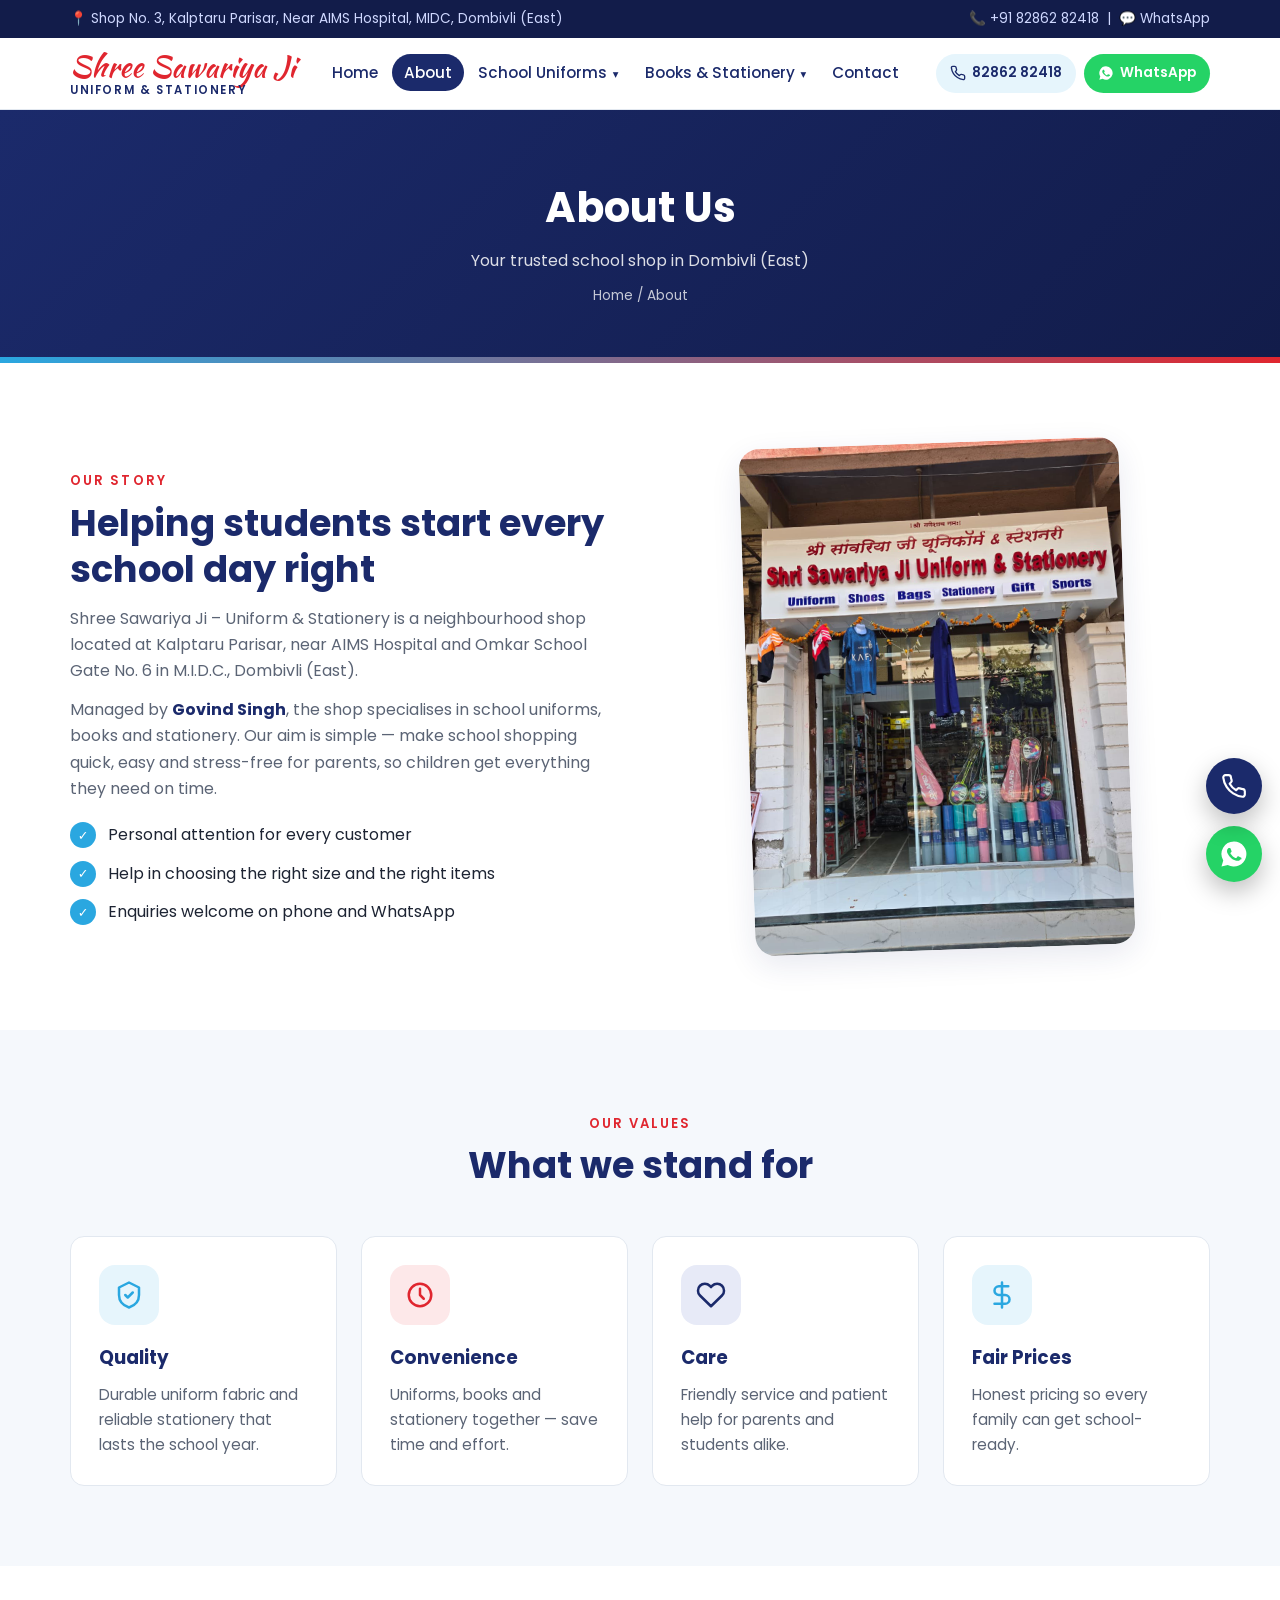
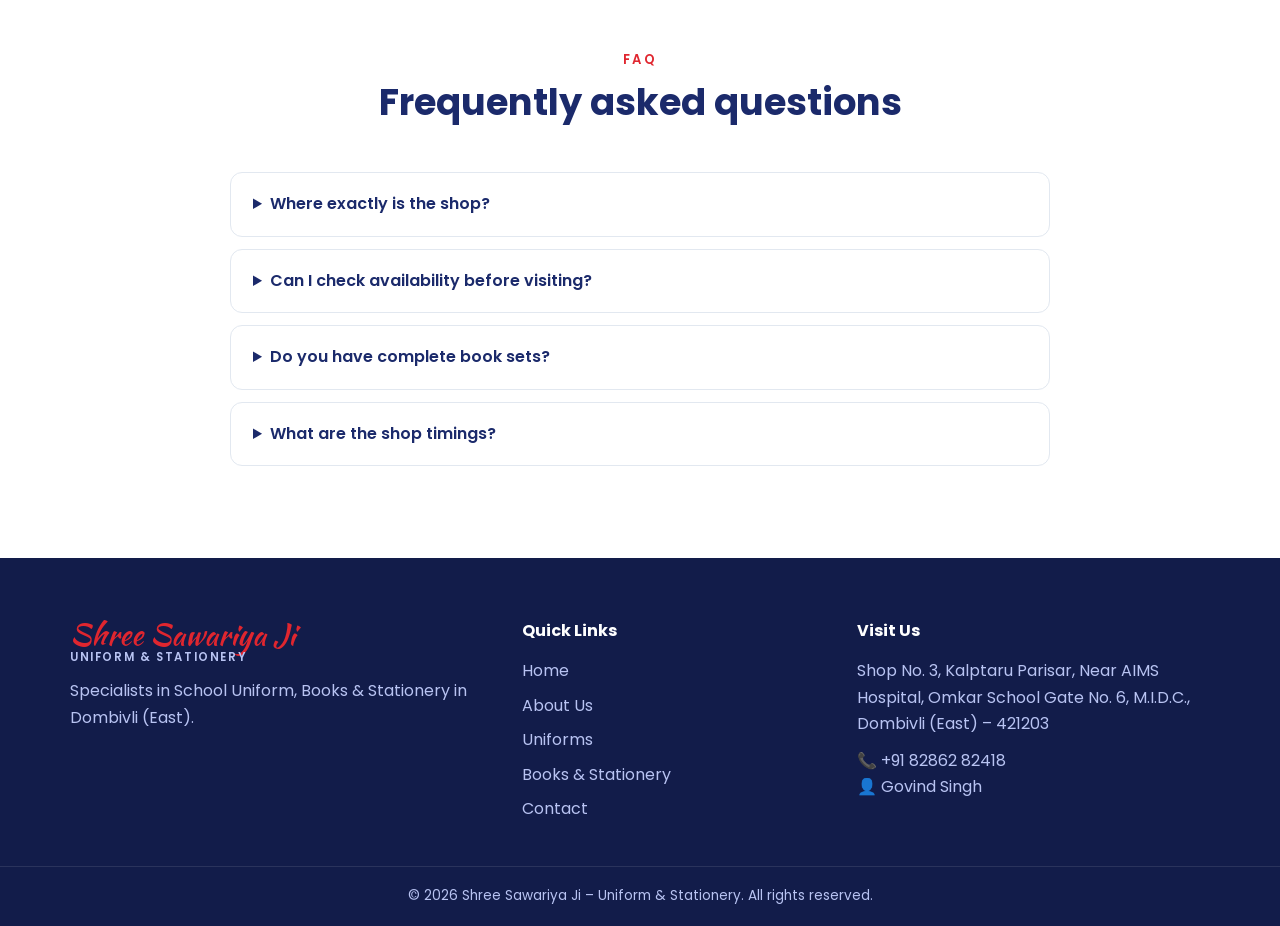
==== about.html @ eee53f5f "Initial commit: Shree Sawariya Ji website Co-Authored-By: Claude Opus 5.5 <noreply@anthropic.com>" ====
<!DOCTYPE html>
<html lang="en">
<head>
  <meta charset="UTF-8">
  <meta name="viewport" content="width=device-width, initial-scale=1.0">
  <title>About Us | Shree Sawariya Ji – Uniform &amp; Stationery, Dombivli East</title>
  <meta name="description" content="Learn about Shree Sawariya Ji, a school uniform, books and stationery shop run by Govind Singh near AIMS Hospital, MIDC, Dombivli East.">
  <link rel="preconnect" href="https://fonts.googleapis.com">
  <link rel="preconnect" href="https://fonts.gstatic.com" crossorigin>
  <link href="https://fonts.googleapis.com/css2?family=Kaushan+Script&family=Poppins:wght@400;500;600;700&display=swap" rel="stylesheet">
  <link rel="stylesheet" href="assets/style.css">
</head>
<body>

<div class="topbar">
  <div class="container">
    <span>📍 Shop No. 3, Kalptaru Parisar, Near AIMS Hospital, MIDC, Dombivli (East)</span>
    <span><a href="tel:+918286282418">📞 +91 82862 82418</a> &nbsp;|&nbsp; <a href="https://wa.me/918286282418" target="_blank" rel="noopener">💬 WhatsApp</a></span>
  </div>
</div>

<header class="site">
  <div class="container">
    <a href="index.html" class="logo"><span class="script">Shree Sawariya Ji</span><span class="tag">Uniform &amp; Stationery</span></a>
    <nav class="main">
      <ul>
        <li><a href="index.html">Home</a></li>
        <li><a href="about.html" class="active">About</a></li>
        <li class="has-sub"><a href="uniforms.html">School Uniforms</a>
          <ul class="sub">
            <li><a href="uniforms.html#shirts">Shirts</a></li>
            <li><a href="uniforms.html#trousers">Trousers &amp; Shorts</a></li>
            <li><a href="uniforms.html#skirts">Skirts &amp; Pinafores</a></li>
            <li><a href="uniforms.html#sports">Sports / PT Uniform</a></li>
            <li><a href="uniforms.html#winter">Sweaters &amp; Blazers</a></li>
            <li><a href="uniforms.html#ties">Ties, Belts &amp; Socks</a></li>
            <li><a href="uniforms.html#shoes">School Shoes</a></li>
          </ul>
        </li>
        <li class="has-sub"><a href="books-stationery.html">Books &amp; Stationery</a>
          <ul class="sub">
            <li><a href="books-stationery.html#books">Text Books &amp; Note Books</a></li>
            <li><a href="books-stationery.html#stationery">Stationery</a></li>
            <li><a href="books-stationery.html#bags">School Bags &amp; Bottles</a></li>
          </ul>
        </li>
        <li><a href="contact.html">Contact</a></li>
      </ul>
    </nav>
    <div class="head-contact">
      <a class="call" href="tel:+918286282418" aria-label="Call us"><svg viewBox="0 0 24 24" fill="none" stroke="currentColor" stroke-width="2" stroke-linejoin="round"><path d="M22 16.9v3a2 2 0 0 1-2.2 2 19.8 19.8 0 0 1-8.6-3.1 19.5 19.5 0 0 1-6-6A19.8 19.8 0 0 1 2.1 4.2 2 2 0 0 1 4.1 2h3a2 2 0 0 1 2 1.7c.1 1 .4 1.9.7 2.8a2 2 0 0 1-.5 2.1L8 9.9a16 16 0 0 0 6 6l1.3-1.3a2 2 0 0 1 2.1-.4c.9.3 1.8.6 2.8.7a2 2 0 0 1 1.7 2Z"/></svg><span class="label">82862 82418</span></a>
      <a class="wa" href="https://wa.me/918286282418" target="_blank" rel="noopener" aria-label="WhatsApp us"><svg viewBox="0 0 24 24" fill="currentColor"><path d="M12 2a10 10 0 0 0-8.6 15.1L2 22l5-1.3A10 10 0 1 0 12 2Zm5.3 14.1c-.2.6-1.3 1.2-1.8 1.3-.5 0-1 .2-3.3-.7-2.8-1.1-4.6-4-4.7-4.2-.1-.2-1.1-1.5-1.1-2.8 0-1.3.7-2 1-2.3.2-.3.5-.3.7-.3h.5c.2 0 .4 0 .6.5l.8 2c.1.2.1.4 0 .5l-.3.5-.4.4c-.1.1-.3.3-.1.6.2.3.8 1.3 1.7 2.1 1.1 1 2.1 1.3 2.4 1.5.3.1.5.1.6-.1l.9-1.1c.2-.3.4-.2.7-.1l1.9.9c.3.1.5.2.5.3.1.2.1.7-.1 1.3Z"/></svg><span class="label">WhatsApp</span></a>
    </div>
    <button class="menu-btn" aria-label="Open menu"><span></span><span></span><span></span></button>
  </div>
</header>

<section class="page-banner">
  <div class="container">
    <h1>About Us</h1>
    <p>Your trusted school shop in Dombivli (East)</p>
    <div class="crumbs"><a href="index.html">Home</a> / About</div>
  </div>
</section>

<section>
  <div class="container grid grid-2">
    <div class="reveal">
      <span class="eyebrow">Our Story</span>
      <h2 class="title">Helping students start every school day right</h2>
      <p style="color:var(--muted);margin-top:14px">Shree Sawariya Ji – Uniform &amp; Stationery is a neighbourhood shop located at Kalptaru Parisar, near AIMS Hospital and Omkar School Gate No. 6 in M.I.D.C., Dombivli (East).</p>
      <p style="color:var(--muted);margin-top:12px">Managed by <strong style="color:var(--navy)">Govind Singh</strong>, the shop specialises in school uniforms, books and stationery. Our aim is simple — make school shopping quick, easy and stress-free for parents, so children get everything they need on time.</p>
      <ul class="check-list">
        <li>Personal attention for every customer</li>
        <li>Help in choosing the right size and the right items</li>
        <li>Enquiries welcome on phone and WhatsApp</li>
      </ul>
    </div>
    <div class="reveal">
      <img src="assets/visiting-card.jpeg" alt="Shree Sawariya Ji Uniform &amp; Stationery shop front, MIDC Dombivli East" class="card-photo">
    </div>
  </div>
</section>

<section class="soft">
  <div class="container">
    <div class="section-head reveal">
      <span class="eyebrow">Our Values</span>
      <h2>What we stand for</h2>
    </div>
    <div class="grid grid-4">
      <div class="card reveal">
        <div class="icon"><svg viewBox="0 0 24 24" fill="none" stroke="currentColor" stroke-width="2" stroke-linecap="round" stroke-linejoin="round"><path d="M12 2 4 6v6c0 5 3.5 8.5 8 10 4.5-1.5 8-5 8-10V6l-8-4Z"/><path d="m9 12 2 2 4-4"/></svg></div>
        <h3>Quality</h3>
        <p>Durable uniform fabric and reliable stationery that lasts the school year.</p>
      </div>
      <div class="card reveal">
        <div class="icon red"><svg viewBox="0 0 24 24" fill="none" stroke="currentColor" stroke-width="2" stroke-linecap="round" stroke-linejoin="round"><circle cx="12" cy="12" r="9"/><path d="M12 7v5l3 3"/></svg></div>
        <h3>Convenience</h3>
        <p>Uniforms, books and stationery together — save time and effort.</p>
      </div>
      <div class="card reveal">
        <div class="icon navy"><svg viewBox="0 0 24 24" fill="none" stroke="currentColor" stroke-width="2" stroke-linecap="round" stroke-linejoin="round"><path d="M20.8 4.6a5.5 5.5 0 0 0-7.8 0L12 5.7l-1-1.1a5.5 5.5 0 0 0-7.8 7.8L12 21l8.8-8.6a5.5 5.5 0 0 0 0-7.8Z"/></svg></div>
        <h3>Care</h3>
        <p>Friendly service and patient help for parents and students alike.</p>
      </div>
      <div class="card reveal">
        <div class="icon"><svg viewBox="0 0 24 24" fill="none" stroke="currentColor" stroke-width="2" stroke-linecap="round" stroke-linejoin="round"><path d="M12 2v20M17 5H9.5a3.5 3.5 0 0 0 0 7h5a3.5 3.5 0 0 1 0 7H6"/></svg></div>
        <h3>Fair Prices</h3>
        <p>Honest pricing so every family can get school-ready.</p>
      </div>
    </div>
  </div>
</section>

<section>
  <div class="container" style="max-width:820px">
    <div class="section-head reveal">
      <span class="eyebrow">FAQ</span>
      <h2>Frequently asked questions</h2>
    </div>
    <details class="reveal"><summary>Where exactly is the shop?</summary><p>Shop No. 3, Kalptaru Parisar, Near AIMS Hospital, Omkar School Gate No. 6, M.I.D.C., Dombivli (East) – 421203.</p></details>
    <details class="reveal"><summary>Can I check availability before visiting?</summary><p>Yes. Call or WhatsApp us on +91 82862 82418 with your child's school, class and size, and we'll let you know.</p></details>
    <details class="reveal"><summary>Do you have complete book sets?</summary><p>Share your school's book list with us and we will help you get the books and note books on it.</p></details>
    <details class="reveal"><summary>What are the shop timings?</summary><p>Please call us on +91 82862 82418 to confirm timings, especially during holidays and the school-reopening season.</p></details>
  </div>
</section>

<footer class="site">
  <div class="container grid">
    <div>
      <div class="logo" style="margin-bottom:14px"><span class="script">Shree Sawariya Ji</span><span class="tag">Uniform &amp; Stationery</span></div>
      <p>Specialists in School Uniform, Books &amp; Stationery in Dombivli (East).</p>
    </div>
    <div>
      <h4>Quick Links</h4>
      <ul>
        <li><a href="index.html">Home</a></li>
        <li><a href="about.html">About Us</a></li>
        <li><a href="uniforms.html">Uniforms</a></li>
        <li><a href="books-stationery.html">Books &amp; Stationery</a></li>
        <li><a href="contact.html">Contact</a></li>
      </ul>
    </div>
    <div>
      <h4>Visit Us</h4>
      <p>Shop No. 3, Kalptaru Parisar, Near AIMS Hospital, Omkar School Gate No. 6, M.I.D.C., Dombivli (East) – 421203</p>
      <p style="margin-top:10px">📞 <a href="tel:+918286282418">+91 82862 82418</a><br>👤 Govind Singh</p>
    </div>
  </div>
  <div class="bottom">© <span class="year"></span> Shree Sawariya Ji – Uniform &amp; Stationery. All rights reserved.</div>
</footer>

<a href="https://wa.me/918286282418" class="wa-float" target="_blank" rel="noopener" aria-label="Chat on WhatsApp">
  <svg viewBox="0 0 24 24"><path d="M12 2a10 10 0 0 0-8.6 15.1L2 22l5-1.3A10 10 0 1 0 12 2Zm5.3 14.1c-.2.6-1.3 1.2-1.8 1.3-.5 0-1 .2-3.3-.7-2.8-1.1-4.6-4-4.7-4.2-.1-.2-1.1-1.5-1.1-2.8 0-1.3.7-2 1-2.3.2-.3.5-.3.7-.3h.5c.2 0 .4 0 .6.5l.8 2c.1.2.1.4 0 .5l-.3.5-.4.4c-.1.1-.3.3-.1.6.2.3.8 1.3 1.7 2.1 1.1 1 2.1 1.3 2.4 1.5.3.1.5.1.6-.1l.9-1.1c.2-.3.4-.2.7-.1l1.9.9c.3.1.5.2.5.3.1.2.1.7-.1 1.3Z"/></svg>
</a>

<script src="assets/script.js"></script>
</body>
</html>
---- assets/style.css ----
:root {
  --sky: #2aa7e0;
  --sky-light: #e6f5fc;
  --navy: #1b2a6b;
  --navy-dark: #121c4a;
  --red: #e0262f;
  --ink: #1d2433;
  --muted: #5b6475;
  --bg: #ffffff;
  --soft: #f5f8fc;
  --line: #e2e8f0;
  --radius: 14px;
  --shadow: 0 10px 30px rgba(27, 42, 107, .10);
}

* { box-sizing: border-box; margin: 0; padding: 0; }
html { scroll-behavior: smooth; }
body {
  font-family: "Poppins", system-ui, sans-serif;
  color: var(--ink);
  background: var(--bg);
  line-height: 1.65;
}
img { max-width: 100%; display: block; }
a { color: inherit; text-decoration: none; }
.container { width: min(1140px, 100% - 32px); margin-inline: auto; }

/* ---------- Top bar ---------- */
.topbar { background: var(--navy-dark); color: #cfd8ff; font-size: .85rem; }
.topbar .container { display: flex; justify-content: space-between; gap: 12px; padding: 8px 0; flex-wrap: wrap; }
.topbar a:hover { color: #fff; }

/* ---------- Header ---------- */
header.site {
  position: sticky; top: 0; z-index: 50;
  background: rgba(255,255,255,.96); backdrop-filter: blur(8px);
  border-bottom: 1px solid var(--line);
}
header.site .container { display: flex; align-items: center; justify-content: space-between; padding: 12px 0; }
.logo { display: flex; flex-direction: column; line-height: 1.1; }
.logo .script { font-family: "Kaushan Script", cursive; color: var(--red); font-size: 1.9rem; }
.logo .tag { font-size: .72rem; letter-spacing: .14em; text-transform: uppercase; color: var(--navy); font-weight: 600; }
nav.main ul { list-style: none; display: flex; gap: 6px; }
nav.main a {
  padding: 8px 14px; border-radius: 999px; font-weight: 500; font-size: .95rem; color: var(--navy);
  transition: background .2s, color .2s;
}
nav.main a:hover { background: var(--sky-light); }
nav.main a.active { background: var(--navy); color: #fff; }
.menu-btn { display: none; background: none; border: 0; cursor: pointer; padding: 6px; }
.menu-btn span { display: block; width: 26px; height: 3px; background: var(--navy); margin: 5px 0; border-radius: 2px; transition: .3s; }

@media (max-width: 1024px) {
  .menu-btn { display: block; }
  nav.main {
    position: absolute; top: 100%; left: 0; right: 0; background: #fff;
    border-bottom: 1px solid var(--line); display: none;
  }
  nav.main.open { display: block; }
  nav.main ul { flex-direction: column; padding: 12px 16px 18px; }
  nav.main a { display: block; border-radius: 10px; }
}

/* ---------- Buttons ---------- */
.btn {
  display: inline-flex; align-items: center; gap: 8px;
  padding: 12px 24px; border-radius: 999px; font-weight: 600; font-size: .95rem;
  border: 2px solid transparent; cursor: pointer; transition: transform .15s, box-shadow .2s, background .2s;
  font-family: inherit;
}
.btn:hover { transform: translateY(-2px); }
.btn-red { background: var(--red); color: #fff; box-shadow: 0 8px 20px rgba(224,38,47,.3); }
.btn-navy { background: var(--navy); color: #fff; }
.btn-outline { border-color: #fff; color: #fff; }
.btn-outline-navy { border-color: var(--navy); color: var(--navy); }
.btn-wa { background: #25d366; color: #fff; }

/* ---------- Hero ---------- */
.hero {
  background:
    radial-gradient(circle at 85% 20%, rgba(255,255,255,.18) 0 120px, transparent 121px),
    radial-gradient(circle at 10% 90%, rgba(255,255,255,.12) 0 160px, transparent 161px),
    linear-gradient(135deg, var(--sky) 0%, #1a86c7 100%);
  color: #fff; overflow: hidden;
}
.hero .container { display: grid; grid-template-columns: 1.1fr .9fr; gap: 40px; align-items: center; padding: 80px 0; }
.hero h1 { font-size: clamp(2rem, 4.5vw, 3.2rem); line-height: 1.15; margin-bottom: 16px; }
.hero h1 .script { font-family: "Kaushan Script", cursive; color: #fff; display: block; font-size: 1.25em; text-shadow: 3px 3px 0 var(--red); }
.hero p { font-size: 1.08rem; opacity: .95; max-width: 520px; margin-bottom: 28px; }
.hero .actions { display: flex; gap: 12px; flex-wrap: wrap; }
.hero-art { background: #fff; border-radius: 24px; padding: 28px; box-shadow: 0 25px 60px rgba(0,0,0,.2); transform: rotate(2deg); }
.hero-art svg { width: 100%; height: auto; }
@media (max-width: 860px) {
  .hero .container { grid-template-columns: 1fr; padding: 56px 0; }
  .hero-art { transform: none; max-width: 420px; }
}

/* Page banner (inner pages) */
.page-banner {
  background: linear-gradient(135deg, var(--navy) 0%, var(--navy-dark) 100%);
  color: #fff; text-align: center; padding: 64px 0 56px; position: relative; overflow: hidden;
}
.page-banner::after {
  content: ""; position: absolute; inset: auto 0 0 0; height: 6px;
  background: linear-gradient(90deg, var(--sky), var(--red));
}
.page-banner h1 { font-size: clamp(1.8rem, 4vw, 2.6rem); }
.page-banner p { opacity: .85; margin-top: 6px; }
.crumbs { font-size: .85rem; opacity: .75; margin-top: 10px; }
.crumbs a:hover { text-decoration: underline; }

/* ---------- Sections ---------- */
section { padding: 80px 0; }
section.soft { background: var(--soft); }
.section-head { text-align: center; max-width: 640px; margin: 0 auto 48px; }
.eyebrow { display: inline-block; color: var(--red); font-weight: 600; font-size: .82rem; letter-spacing: .16em; text-transform: uppercase; margin-bottom: 8px; }
.section-head h2, h2.title { font-size: clamp(1.6rem, 3.2vw, 2.3rem); color: var(--navy); line-height: 1.25; }
.section-head p { color: var(--muted); margin-top: 12px; }

.grid { display: grid; gap: 24px; }
.grid-3 { grid-template-columns: repeat(3, 1fr); }
.grid-4 { grid-template-columns: repeat(4, 1fr); }
.grid-2 { grid-template-columns: repeat(2, 1fr); align-items: center; gap: 48px; }
@media (max-width: 960px) { .grid-4 { grid-template-columns: repeat(2, 1fr); } .grid-3 { grid-template-columns: repeat(2, 1fr); } }
@media (max-width: 640px) { .grid-4, .grid-3, .grid-2 { grid-template-columns: 1fr; } }

.card {
  background: #fff; border: 1px solid var(--line); border-radius: var(--radius);
  padding: 28px; transition: transform .25s, box-shadow .25s;
}
.card:hover { transform: translateY(-6px); box-shadow: var(--shadow); }
.icon {
  width: 60px; height: 60px; border-radius: 16px; display: grid; place-items: center;
  background: var(--sky-light); color: var(--sky); margin-bottom: 18px;
}
.icon svg { width: 30px; height: 30px; }
.icon.red { background: #fde8e9; color: var(--red); }
.icon.navy { background: #e7eaf7; color: var(--navy); }
.card h3 { color: var(--navy); font-size: 1.15rem; margin-bottom: 8px; }
.card p { color: var(--muted); font-size: .95rem; }
.card .more { display: inline-block; margin-top: 14px; color: var(--red); font-weight: 600; font-size: .9rem; }

/* Product tiles */
.product { padding: 0; overflow: hidden; }
.product .thumb { height: 170px; display: grid; place-items: center; background: linear-gradient(135deg, var(--sky-light), #fff); }
.product .thumb svg { width: 96px; height: 96px; }
.product .body { padding: 22px; }
.chip { display: inline-block; font-size: .75rem; font-weight: 600; padding: 3px 10px; border-radius: 999px; background: #fde8e9; color: var(--red); margin-bottom: 8px; }

/* Lists */
.check-list { list-style: none; display: grid; gap: 12px; margin-top: 20px; }
.check-list li { display: flex; gap: 12px; align-items: flex-start; }
.check-list li::before {
  content: "✓"; flex: 0 0 26px; height: 26px; border-radius: 50%;
  background: var(--sky); color: #fff; display: grid; place-items: center; font-size: .8rem; font-weight: 700;
}

/* Stats strip */
.strip { background: var(--navy); color: #fff; padding: 44px 0; }
.strip .grid { text-align: center; }
.strip strong { display: block; font-size: 1.4rem; color: #fff; }
.strip span { color: #b8c3f2; font-size: .9rem; }

/* CTA */
.cta {
  background: linear-gradient(120deg, var(--red), #b5121b); color: #fff; border-radius: 24px;
  padding: 48px; display: flex; justify-content: space-between; align-items: center; gap: 24px; flex-wrap: wrap;
}
.cta h2 { font-size: clamp(1.4rem, 3vw, 2rem); }
.cta p { opacity: .9; }

/* Visiting card image */
.card-photo { border-radius: 20px; box-shadow: var(--shadow); transform: rotate(-2deg); max-width: 380px; margin-inline: auto; }

/* Contact */
.info-item { display: flex; gap: 16px; align-items: flex-start; margin-bottom: 22px; }
.info-item .icon { margin: 0; flex: 0 0 52px; width: 52px; height: 52px; }
.info-item h4 { color: var(--navy); }
.info-item p, .info-item a { color: var(--muted); }
.info-item a:hover { color: var(--red); }
form.enquiry { display: grid; gap: 14px; }
form.enquiry label { font-size: .88rem; font-weight: 600; color: var(--navy); display: grid; gap: 6px; }
form.enquiry input, form.enquiry select, form.enquiry textarea {
  font: inherit; padding: 12px 14px; border: 1px solid var(--line); border-radius: 10px; background: #fff; width: 100%;
}
form.enquiry input:focus, form.enquiry select:focus, form.enquiry textarea:focus { outline: 2px solid var(--sky); border-color: transparent; }
.form-status { display: none; padding: 12px 14px; border-radius: 10px; font-size: .92rem; font-weight: 500; }
.form-status.ok { display: block; background: #e7f8ee; color: #146c3a; border: 1px solid #a6e3bf; }
.form-status.err { display: block; background: #fde8e9; color: #9b1219; border: 1px solid #f5b3b7; }
button[disabled] { opacity: .7; cursor: wait; transform: none; }
.row-2 { display: grid; grid-template-columns: 1fr 1fr; gap: 14px; }
@media (max-width: 560px) { .row-2 { grid-template-columns: 1fr; } }
.map { border: 0; width: 100%; height: 380px; border-radius: var(--radius); }

/* FAQ */
details { background: #fff; border: 1px solid var(--line); border-radius: 12px; padding: 18px 22px; margin-bottom: 12px; }
details summary { cursor: pointer; font-weight: 600; color: var(--navy); }
details p { color: var(--muted); margin-top: 10px; }

/* ---------- Footer ---------- */
footer.site { background: var(--navy-dark); color: #b8c3f2; padding: 60px 0 0; }
footer.site .grid { grid-template-columns: 1.4fr 1fr 1.2fr; gap: 40px; }
@media (max-width: 860px) { footer.site .grid { grid-template-columns: 1fr; } }
footer.site h4 { color: #fff; margin-bottom: 14px; }
footer.site ul { list-style: none; display: grid; gap: 8px; }
footer.site a:hover { color: #fff; }
footer.site .logo .tag { color: #b8c3f2; }
footer.site .bottom { border-top: 1px solid rgba(255,255,255,.1); margin-top: 44px; padding: 18px 0; font-size: .85rem; text-align: center; }

/* Floating WhatsApp */
.wa-float {
  position: fixed; right: 18px; bottom: 18px; z-index: 60; width: 56px; height: 56px; border-radius: 50%;
  background: #25d366; display: grid; place-items: center; box-shadow: 0 10px 25px rgba(0,0,0,.25);
}
.wa-float svg { width: 30px; height: 30px; fill: #fff; }

/* Reveal animation */
.reveal { opacity: 0; transform: translateY(24px); transition: opacity .6s, transform .6s; }
.reveal.in { opacity: 1; transform: none; }
@media (prefers-reduced-motion: reduce) { .reveal { opacity: 1; transform: none; } }

/* =====================================================================
   Catalogue-style additions (dropdown menu, slider, badges, enquiry)
   ===================================================================== */

/* Header contact buttons (in place of a shopping cart) */
.head-contact { display: flex; gap: 8px; align-items: center; }
.head-contact a {
  display: inline-flex; align-items: center; gap: 6px; padding: 8px 14px; border-radius: 999px;
  font-weight: 600; font-size: .85rem; white-space: nowrap;
}
.head-contact .call { background: var(--sky-light); color: var(--navy); }
.head-contact .wa { background: #25d366; color: #fff; }
.head-contact svg { width: 16px; height: 16px; }
header.site .container { gap: 16px; }
@media (max-width: 1180px) { .head-contact .label { display: none; } }
@media (max-width: 1024px) { .head-contact { margin-left: auto; } }

/* Dropdown menu */
nav.main li { position: relative; }
nav.main .has-sub > a::after { content: "\25BE"; margin-left: 6px; font-size: .75em; }
nav.main .sub {
  position: absolute; top: calc(100% + 6px); left: 0; min-width: 230px; display: block; z-index: 70;
  background: #fff; border: 1px solid var(--line); border-radius: 12px; box-shadow: var(--shadow);
  padding: 8px; opacity: 0; visibility: hidden; transform: translateY(6px); transition: .2s;
}
nav.main .sub::before { content: ""; position: absolute; left: 0; right: 0; top: -10px; height: 10px; }
nav.main .has-sub:hover .sub, nav.main .has-sub:focus-within .sub { opacity: 1; visibility: visible; transform: none; }
nav.main .sub a { display: block; border-radius: 8px; font-size: .9rem; padding: 8px 12px; }
@media (max-width: 1024px) {
  nav.main .sub {
    position: static; opacity: 1; visibility: visible; transform: none; box-shadow: none; border: 0;
    padding: 0 0 0 14px; min-width: 0;
  }
  nav.main .has-sub > a::after { content: ""; }
}

/* Banner slider */
.slider { position: relative; overflow: hidden; background: var(--navy-dark); }
.slides { display: flex; transition: transform .6s ease; }
.slide { flex: 0 0 100%; min-height: 440px; display: flex; align-items: center; color: #fff; }
.slide.s1 { background: radial-gradient(circle at 85% 30%, rgba(255,255,255,.18) 0 140px, transparent 141px), linear-gradient(135deg, var(--sky), #1a86c7); }
.slide.s2 { background: radial-gradient(circle at 15% 80%, rgba(255,255,255,.12) 0 160px, transparent 161px), linear-gradient(135deg, var(--navy), var(--navy-dark)); }
.slide.s3 { background: radial-gradient(circle at 80% 75%, rgba(255,255,255,.14) 0 150px, transparent 151px), linear-gradient(135deg, var(--red), #a50f17); }
.slide .container { display: grid; grid-template-columns: 1.2fr .8fr; gap: 32px; align-items: center; padding: 60px 0 80px; }
.slide h1, .slide h2 { font-size: clamp(1.8rem, 4.2vw, 3rem); line-height: 1.15; margin-bottom: 14px; }
.slide .script { font-family: "Kaushan Script", cursive; display: block; font-size: 1.2em; text-shadow: 3px 3px 0 rgba(0,0,0,.2); }
.slide p { font-size: 1.05rem; opacity: .95; max-width: 520px; margin-bottom: 26px; }
.slide .actions { display: flex; gap: 12px; flex-wrap: wrap; }
.slide .art { background: #fff; border-radius: 24px; padding: 24px; box-shadow: 0 25px 60px rgba(0,0,0,.25); transform: rotate(2deg); }
.slide .art svg, .slide .art img { width: 100%; height: auto; border-radius: 12px; }
.slider .nav-btn {
  position: absolute; top: 50%; transform: translateY(-50%); width: 44px; height: 44px; border-radius: 50%;
  border: 0; background: rgba(255,255,255,.2); color: #fff; font-size: 1.3rem; cursor: pointer; z-index: 2;
}
.slider .nav-btn:hover { background: rgba(255,255,255,.35); }
.slider .prev { left: 14px; }
.slider .next { right: 14px; }
.dots { position: absolute; left: 0; right: 0; bottom: 22px; display: flex; justify-content: center; gap: 8px; }
.dots button { width: 10px; height: 10px; border-radius: 999px; border: 0; background: rgba(255,255,255,.5); cursor: pointer; transition: .3s; padding: 0; }
.dots button.on { width: 28px; background: #fff; }
@media (max-width: 860px) {
  .slide .container { grid-template-columns: 1fr; padding: 48px 0 70px; }
  .slide .art { display: none; }
  .slider .nav-btn { display: none; }
}

/* Trust badges */
.badges { border-bottom: 1px solid var(--line); background: #fff; }
.badges .container { display: grid; grid-template-columns: repeat(5, 1fr); gap: 16px; padding: 28px 0; }
.badge { display: flex; gap: 12px; align-items: center; }
.badge .icon { margin: 0; width: 48px; height: 48px; flex: 0 0 48px; border-radius: 50%; }
.badge .icon svg { width: 24px; height: 24px; }
.badge strong { display: block; color: var(--navy); font-size: .95rem; line-height: 1.2; }
.badge span { color: var(--muted); font-size: .8rem; }
@media (max-width: 960px) { .badges .container { grid-template-columns: repeat(2, 1fr); } }
@media (max-width: 480px) { .badges .container { grid-template-columns: 1fr; } }

/* Category tiles */
.cats { display: grid; grid-template-columns: repeat(6, 1fr); gap: 18px; }
.cat {
  text-align: center; background: #fff; border: 1px solid var(--line); border-radius: var(--radius);
  padding: 22px 12px; transition: transform .25s, box-shadow .25s, border-color .25s;
}
.cat:hover { transform: translateY(-6px); box-shadow: var(--shadow); border-color: var(--sky); }
.cat .pic { width: 92px; height: 92px; margin: 0 auto 12px; border-radius: 50%; background: var(--sky-light); display: grid; place-items: center; overflow: hidden; }
.cat .pic svg { width: 58px; height: 58px; }
.cat .pic img { width: 100%; height: 100%; object-fit: cover; }
.cat h3 { color: var(--navy); font-size: .98rem; }
.cat span { color: var(--red); font-size: .8rem; font-weight: 600; }
@media (max-width: 960px) { .cats { grid-template-columns: repeat(3, 1fr); } }
@media (max-width: 520px) { .cats { grid-template-columns: repeat(2, 1fr); } }

/* Product enquiry buttons (no cart - call / WhatsApp) */
.product { display: flex; flex-direction: column; }
.product .body { flex: 1; display: flex; flex-direction: column; }
.product .thumb img { width: 100%; height: 100%; object-fit: cover; }
.enq { display: grid; grid-template-columns: 1fr 1fr; gap: 8px; margin-top: auto; padding-top: 16px; }
.enq a {
  display: inline-flex; justify-content: center; align-items: center; gap: 6px; padding: 9px 8px;
  border-radius: 10px; font-size: .85rem; font-weight: 600; transition: filter .2s, transform .15s;
}
.enq a:hover { filter: brightness(1.08); transform: translateY(-1px); }
.enq .e-call { background: var(--navy); color: #fff; }
.enq .e-wa { background: #25d366; color: #fff; }
.enq svg { width: 16px; height: 16px; flex: 0 0 16px; }
.price-note { font-size: .8rem; color: var(--muted); margin-top: 6px; }
[id] { scroll-margin-top: 90px; }

/* How to order steps */
.steps { counter-reset: step; row-gap: 44px; }
.steps .card { position: relative; padding-top: 40px; text-align: center; }
.steps .card::before {
  counter-increment: step; content: counter(step);
  position: absolute; top: -22px; left: 50%; transform: translateX(-50%);
  width: 44px; height: 44px; border-radius: 50%; background: var(--red); color: #fff;
  display: grid; place-items: center; font-weight: 700; font-size: 1.1rem; box-shadow: 0 6px 16px rgba(224,38,47,.35);
}
.steps .card .icon { margin: 0 auto 14px; }

/* Floating call + scroll to top */
.call-float {
  position: fixed; right: 18px; bottom: 86px; z-index: 60; width: 56px; height: 56px; border-radius: 50%;
  background: var(--navy); display: grid; place-items: center; box-shadow: 0 10px 25px rgba(0,0,0,.25);
}
.call-float svg { width: 26px; height: 26px; stroke: #fff; fill: none; }
.to-top {
  position: fixed; left: 18px; bottom: 18px; z-index: 60; width: 44px; height: 44px; border-radius: 12px; border: 0;
  background: var(--red); color: #fff; font-size: 1.2rem; cursor: pointer; box-shadow: 0 8px 20px rgba(0,0,0,.2);
  opacity: 0; visibility: hidden; transition: .3s;
}
.to-top.show { opacity: 1; visibility: visible; }

/* Keep header on one line */
.logo .script, nav.main a, .head-contact a { white-space: nowrap; }
nav.main ul { gap: 2px; }
nav.main a { padding: 8px 12px; }
nav.main .sub a { white-space: normal; }

/* Small phones: keep header + grids inside the screen */
.grid > * { min-width: 0; }
@media (max-width: 520px) {
  header.site .container { gap: 8px; }
  .logo .script { font-size: 1.45rem; }
  .logo .tag { font-size: .6rem; }
  .head-contact { gap: 6px; }
  .head-contact a { padding: 8px 10px; }
  .card-photo { max-width: 100%; transform: none; }
}
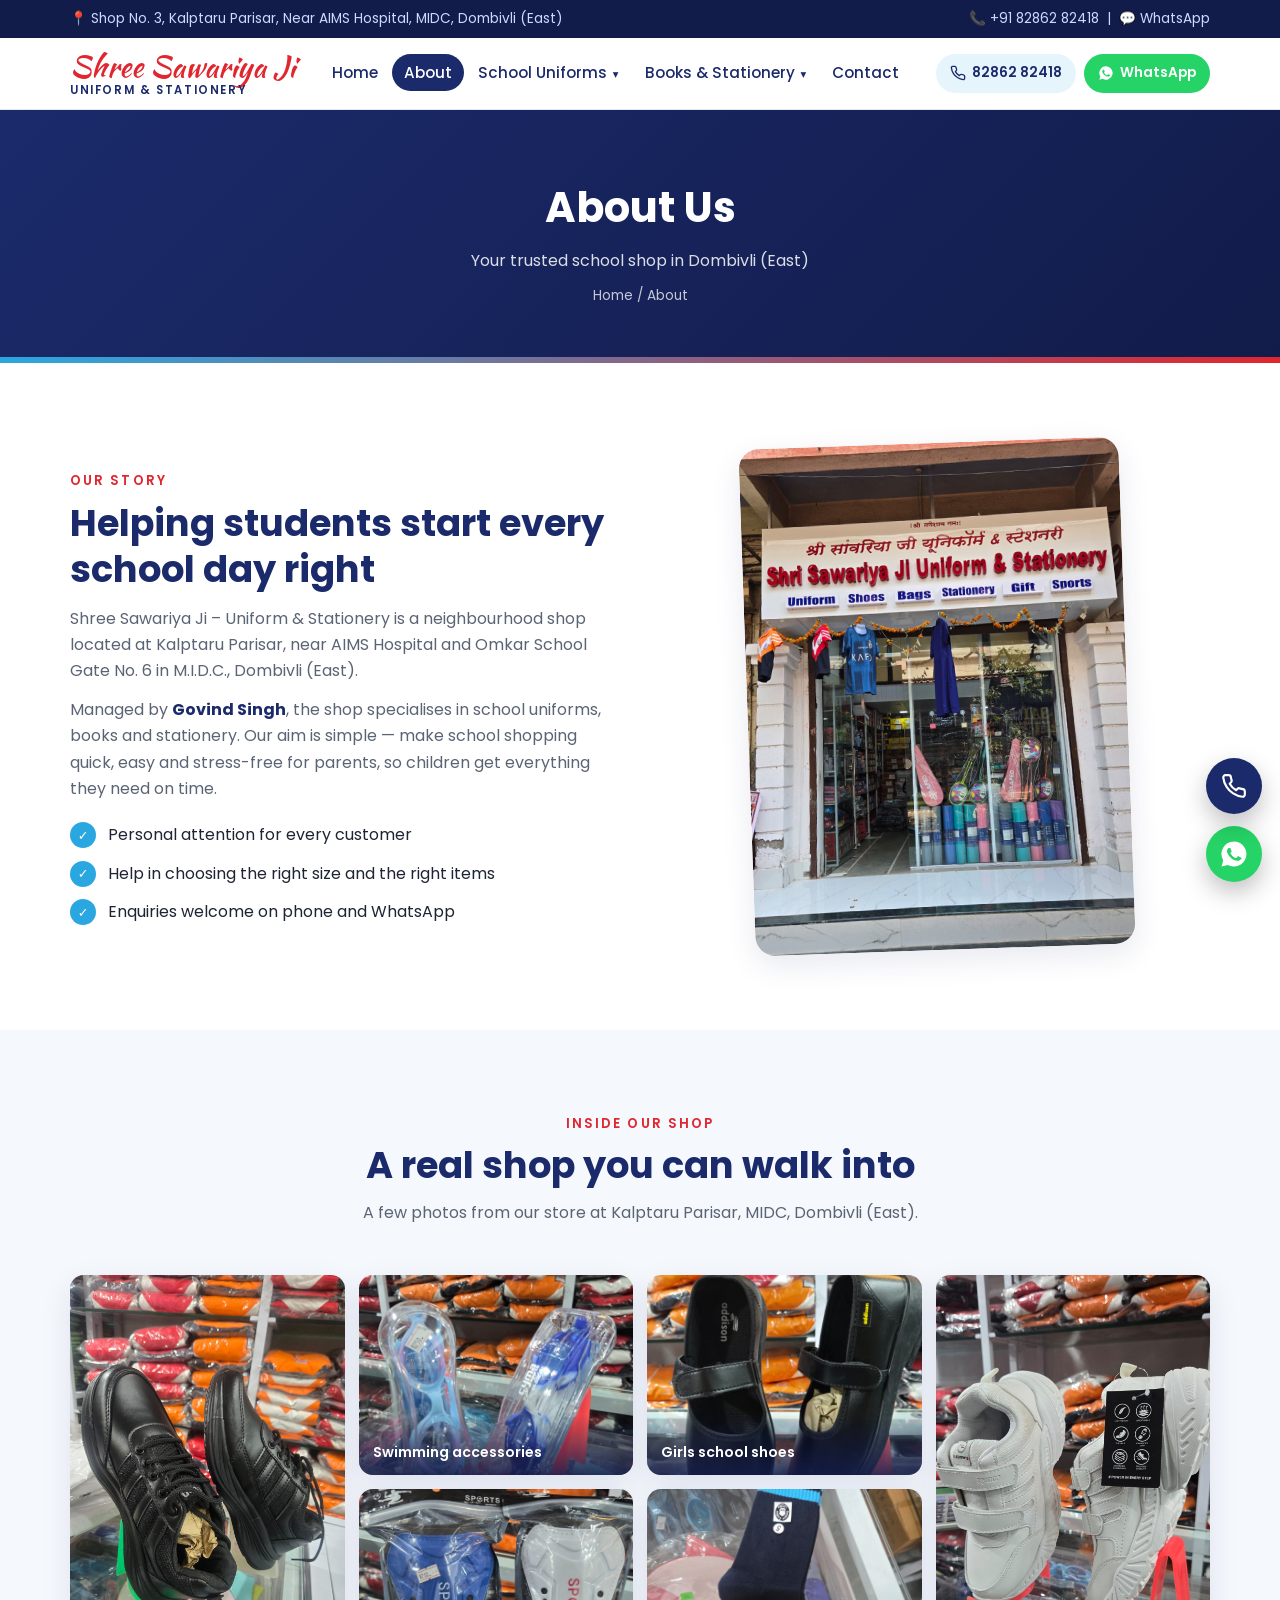
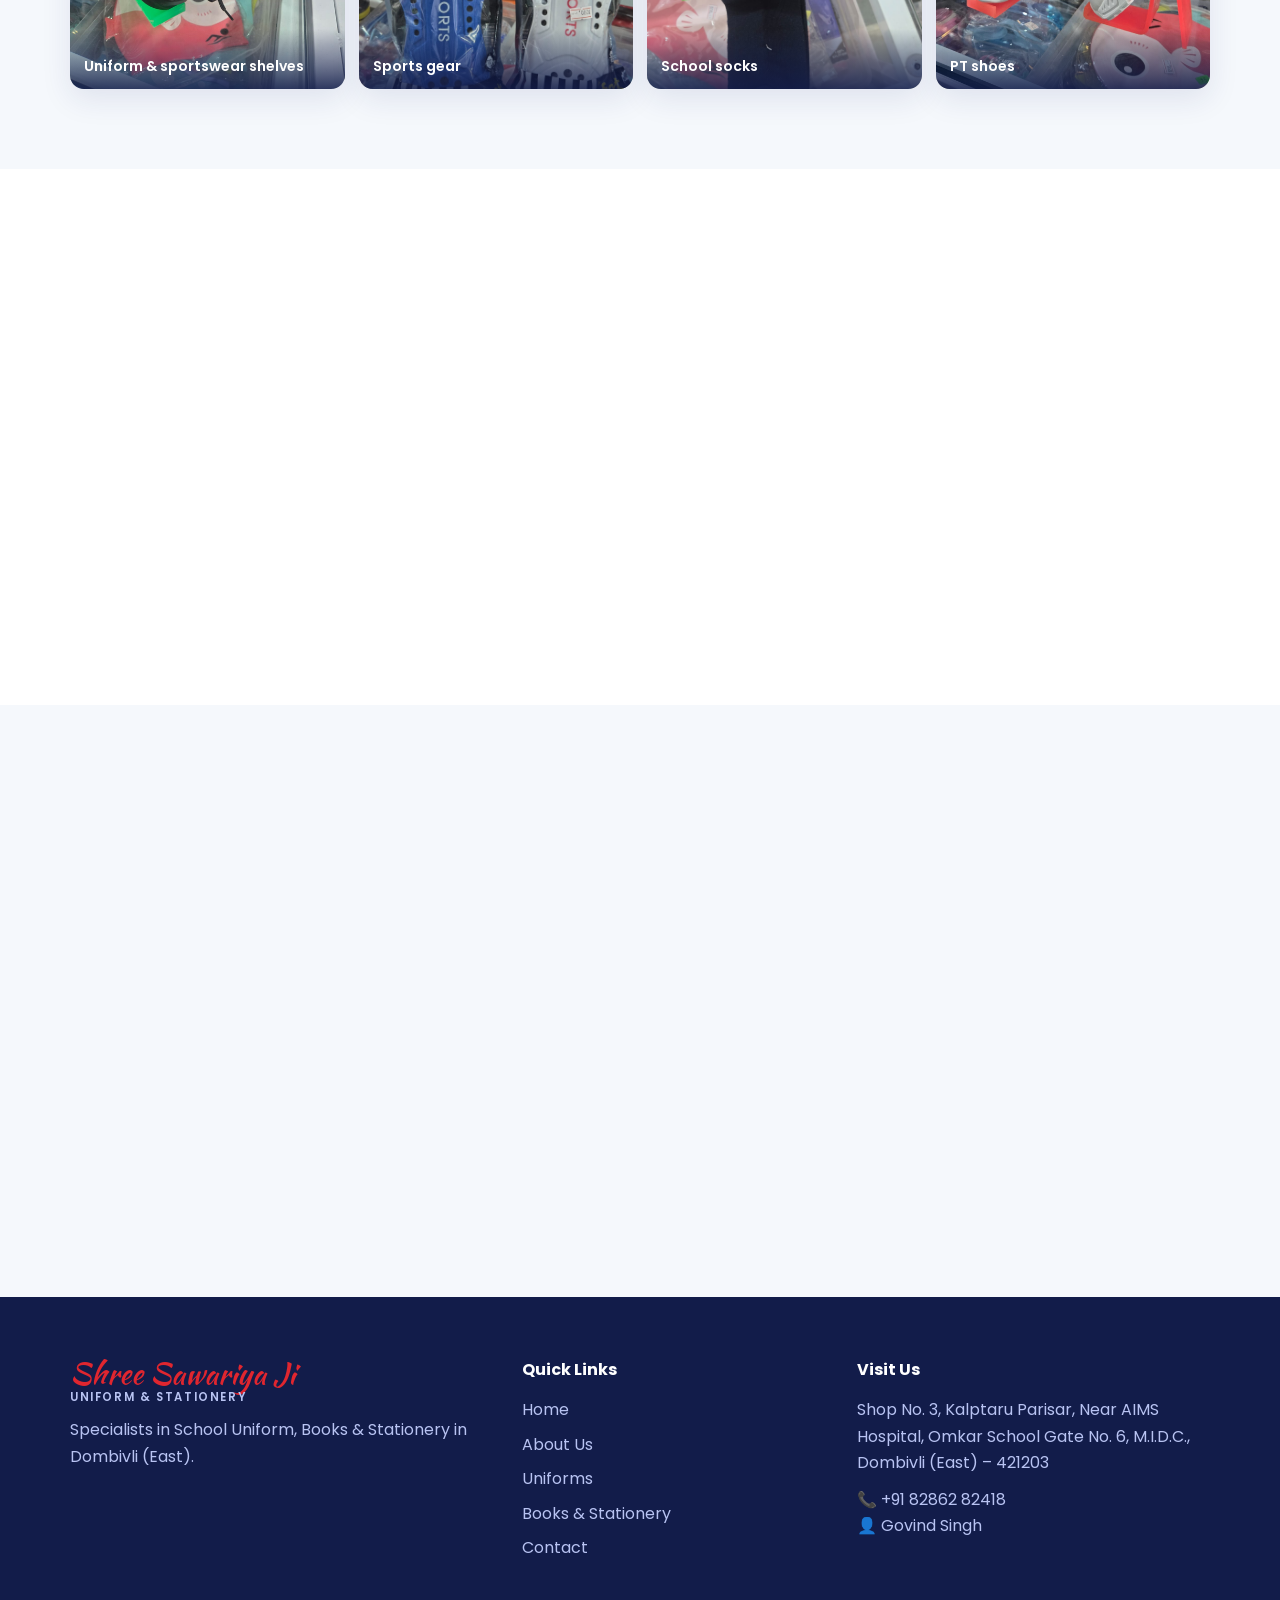
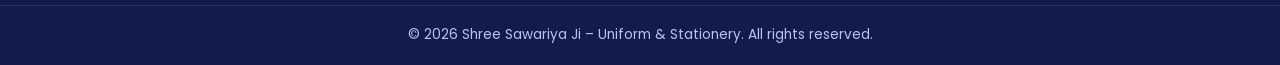
==== commit 0f9047b9: "Add real shop photos to the website - Add 14 in-store product photos under assets/shop/ - Home: phot" ====
--- a/about.html
+++ b/about.html
@@ -85,6 +85,24 @@
 <section class="soft">
   <div class="container">
     <div class="section-head reveal">
+      <span class="eyebrow">Inside Our Shop</span>
+      <h2>A real shop you can walk into</h2>
+      <p>A few photos from our store at Kalptaru Parisar, MIDC, Dombivli (East).</p>
+    </div>
+    <div class="gallery reveal">
+      <figure class="tall"><img src="assets/shop/black-lace-shoes-2.jpeg" alt="Uniform shelves and school shoes in the shop" loading="lazy"><figcaption>Uniform &amp; sportswear shelves</figcaption></figure>
+      <figure><img src="assets/shop/swim-goggles.jpeg" alt="Swimming goggles on the counter" loading="lazy"><figcaption>Swimming accessories</figcaption></figure>
+      <figure><img src="assets/shop/girls-shoes.jpeg" alt="Girls school shoes on display" loading="lazy"><figcaption>Girls school shoes</figcaption></figure>
+      <figure class="tall"><img src="assets/shop/white-pt-shoes.jpeg" alt="White PT shoes on display stand" loading="lazy"><figcaption>PT shoes</figcaption></figure>
+      <figure><img src="assets/shop/shin-guards.jpeg" alt="Football shin guards" loading="lazy"><figcaption>Sports gear</figcaption></figure>
+      <figure><img src="assets/shop/navy-socks.jpeg" alt="School socks on the counter" loading="lazy"><figcaption>School socks</figcaption></figure>
+    </div>
+  </div>
+</section>
+
+<section>
+  <div class="container">
+    <div class="section-head reveal">
       <span class="eyebrow">Our Values</span>
       <h2>What we stand for</h2>
     </div>
@@ -113,7 +131,7 @@
   </div>
 </section>
 
-<section>
+<section class="soft">
   <div class="container" style="max-width:820px">
     <div class="section-head reveal">
       <span class="eyebrow">FAQ</span>
--- a/assets/style.css
+++ b/assets/style.css
@@ -357,6 +357,30 @@
 nav.main a { padding: 8px 12px; }
 nav.main .sub a { white-space: normal; }
 
+/* ---------- Real shop photos ---------- */
+.product .thumb.photo { display: block; height: 240px; position: relative; overflow: hidden; background: var(--soft); flex: 0 0 auto; }
+.product .thumb.photo img { position: absolute; inset: 0; width: 100%; height: 100%; object-fit: cover; object-position: center 40%; transition: transform .5s; }
+.product .body { position: relative; background: #fff; }
+.product:hover .thumb.photo img { transform: scale(1.05); }
+.in-store {
+  position: absolute; left: 10px; top: 10px; z-index: 1; background: rgba(255,255,255,.92); color: var(--navy);
+  font-size: .7rem; font-weight: 600; padding: 3px 9px; border-radius: 999px; box-shadow: 0 2px 8px rgba(0,0,0,.12);
+}
+.slide .art.photo { padding: 10px; position: relative; }
+.slide .art.photo img { aspect-ratio: 4 / 3.4; object-fit: cover; object-position: center 35%; }
+.slide .art.photo .in-store { left: 20px; top: 20px; }
+
+.gallery { display: grid; grid-template-columns: repeat(4, 1fr); grid-auto-rows: 200px; gap: 14px; }
+.gallery figure { position: relative; overflow: hidden; border-radius: var(--radius); box-shadow: var(--shadow); }
+.gallery figure.tall { grid-row: span 2; }
+.gallery img { width: 100%; height: 100%; object-fit: cover; transition: transform .5s; }
+.gallery figure:hover img { transform: scale(1.06); }
+.gallery figcaption {
+  position: absolute; inset: auto 0 0 0; padding: 26px 14px 10px; color: #fff; font-size: .88rem; font-weight: 600;
+  background: linear-gradient(transparent, rgba(18,28,74,.85));
+}
+@media (max-width: 860px) { .gallery { grid-template-columns: repeat(2, 1fr); grid-auto-rows: 170px; } }
+
 /* Small phones: keep header + grids inside the screen */
 .grid > * { min-width: 0; }
 @media (max-width: 520px) {
